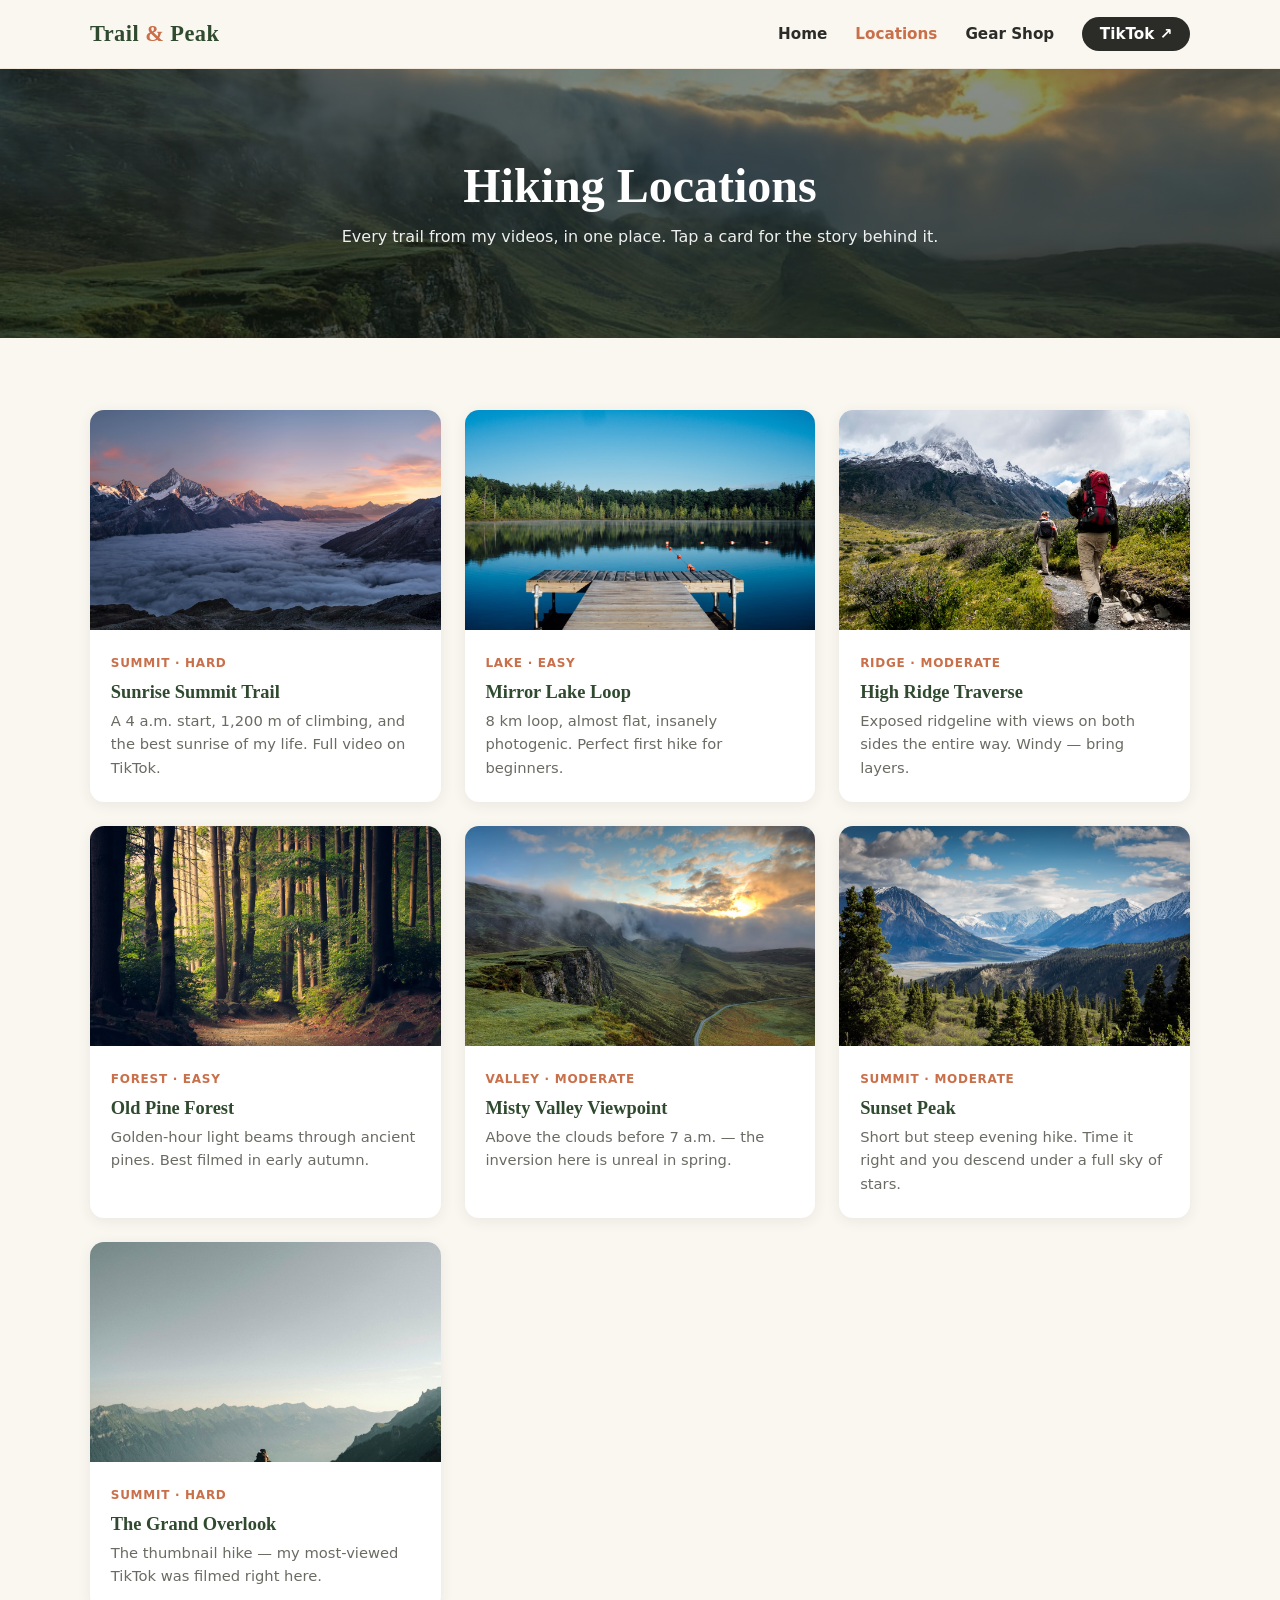
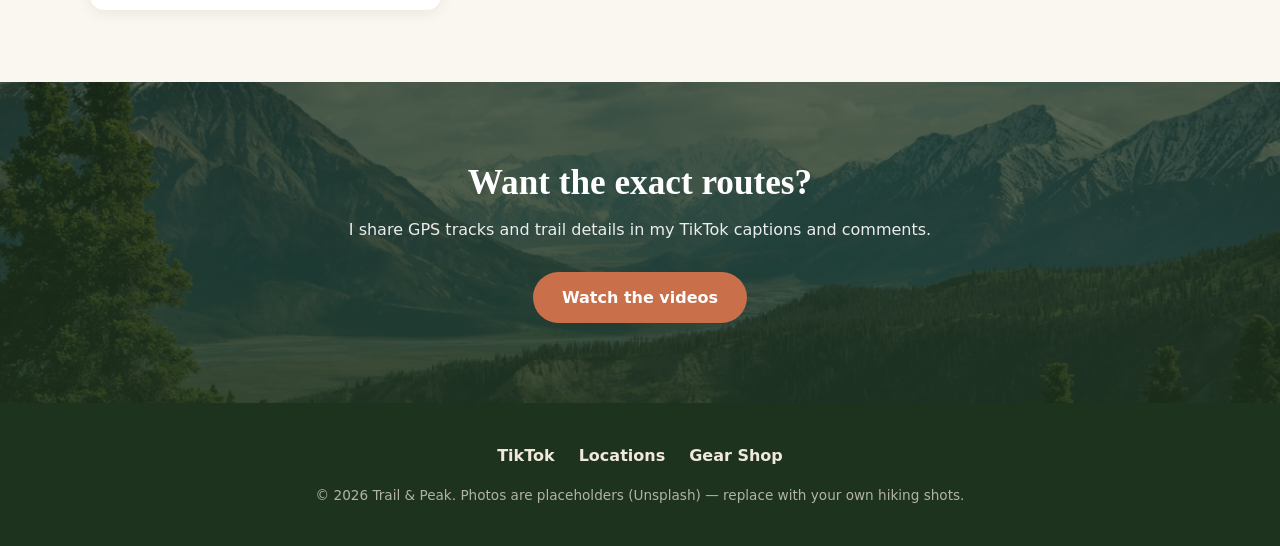
==== gallery.html @ 7e868d9b "Initial commit" ====
<!DOCTYPE html>
<html lang="en">
<head>
  <meta charset="UTF-8">
  <meta name="viewport" content="width=device-width, initial-scale=1.0">
  <title>Hiking Locations — Trail &amp; Peak</title>
  <link rel="stylesheet" href="css/style.css">
</head>
<body>

  <header>
    <nav class="nav">
      <a href="index.html" class="logo">Trail <span>&amp;</span> Peak</a>
      <ul class="nav-links">
        <li><a href="index.html">Home</a></li>
        <li><a href="gallery.html" class="active">Locations</a></li>
        <li><a href="shop.html">Gear Shop</a></li>
        <li><a href="https://www.tiktok.com/@itsmrbearr" target="_blank" class="btn-tiktok">TikTok ↗</a></li>
      </ul>
    </nav>
  </header>

  <section class="page-hero">
    <h1>Hiking Locations</h1>
    <p>Every trail from my videos, in one place. Tap a card for the story behind it.</p>
  </section>

  <section>
    <div class="container">
      <div class="grid">
        <div class="card">
          <img src="images/hero-mountains.jpg" alt="Snow-capped mountain peaks at sunrise">
          <div class="card-body">
            <span class="card-tag">Summit · Hard</span>
            <h3>Sunrise Summit Trail</h3>
            <p>A 4 a.m. start, 1,200 m of climbing, and the best sunrise of my life. Full video on TikTok.</p>
          </div>
        </div>
        <div class="card">
          <img src="images/alpine-lake.jpg" alt="Alpine lake with mountain reflections">
          <div class="card-body">
            <span class="card-tag">Lake · Easy</span>
            <h3>Mirror Lake Loop</h3>
            <p>8 km loop, almost flat, insanely photogenic. Perfect first hike for beginners.</p>
          </div>
        </div>
        <div class="card">
          <img src="images/ridge-hike.jpg" alt="Hiker walking along an exposed ridge">
          <div class="card-body">
            <span class="card-tag">Ridge · Moderate</span>
            <h3>High Ridge Traverse</h3>
            <p>Exposed ridgeline with views on both sides the entire way. Windy — bring layers.</p>
          </div>
        </div>
        <div class="card">
          <img src="images/forest-trail.jpg" alt="Sunbeams through a dense forest">
          <div class="card-body">
            <span class="card-tag">Forest · Easy</span>
            <h3>Old Pine Forest</h3>
            <p>Golden-hour light beams through ancient pines. Best filmed in early autumn.</p>
          </div>
        </div>
        <div class="card">
          <img src="images/misty-valley.jpg" alt="Misty valley at dawn">
          <div class="card-body">
            <span class="card-tag">Valley · Moderate</span>
            <h3>Misty Valley Viewpoint</h3>
            <p>Above the clouds before 7 a.m. — the inversion here is unreal in spring.</p>
          </div>
        </div>
        <div class="card">
          <img src="images/sunset-peak.jpg" alt="Mountain peak at sunset">
          <div class="card-body">
            <span class="card-tag">Summit · Moderate</span>
            <h3>Sunset Peak</h3>
            <p>Short but steep evening hike. Time it right and you descend under a full sky of stars.</p>
          </div>
        </div>
        <div class="card">
          <img src="images/hiker-summit.jpg" alt="Hiker on a summit overlooking mountains">
          <div class="card-body">
            <span class="card-tag">Summit · Hard</span>
            <h3>The Grand Overlook</h3>
            <p>The thumbnail hike — my most-viewed TikTok was filmed right here.</p>
          </div>
        </div>
      </div>
    </div>
  </section>

  <section class="cta-banner">
    <h2>Want the exact routes?</h2>
    <p>I share GPS tracks and trail details in my TikTok captions and comments.</p>
    <a href="https://www.tiktok.com/@itsmrbearr" target="_blank" class="btn btn-primary">Watch the videos</a>
  </section>

  <footer>
    <div class="socials">
      <a href="https://www.tiktok.com/@itsmrbearr" target="_blank">TikTok</a>
      <a href="gallery.html">Locations</a>
      <a href="shop.html">Gear Shop</a>
    </div>
    <p>© 2026 Trail &amp; Peak. Photos are placeholders (Unsplash) — replace with your own hiking shots.</p>
  </footer>

</body>
</html>
---- css/style.css ----
/* ===== Base ===== */
:root {
  --forest: #2f4a2f;
  --forest-dark: #1e331e;
  --moss: #6b8e5a;
  --cream: #faf7f0;
  --sand: #f0e9db;
  --charcoal: #2b2b28;
  --terracotta: #c96f4a;
  --terracotta-dark: #a85835;
}

* {
  margin: 0;
  padding: 0;
  box-sizing: border-box;
}

body {
  font-family: "Segoe UI", system-ui, -apple-system, sans-serif;
  color: var(--charcoal);
  background: var(--cream);
  line-height: 1.6;
}

img {
  max-width: 100%;
  display: block;
}

a {
  color: inherit;
  text-decoration: none;
}

h1, h2, h3 {
  font-family: Georgia, "Times New Roman", serif;
  font-weight: 700;
  line-height: 1.2;
}

.container {
  max-width: 1140px;
  margin: 0 auto;
  padding: 0 1.25rem;
}

/* ===== Header ===== */
header {
  position: sticky;
  top: 0;
  z-index: 100;
  background: rgba(250, 247, 240, 0.95);
  backdrop-filter: blur(6px);
  border-bottom: 1px solid var(--sand);
}

.nav {
  display: flex;
  align-items: center;
  justify-content: space-between;
  padding: 1rem 1.25rem;
  max-width: 1140px;
  margin: 0 auto;
}

.logo {
  font-family: Georgia, serif;
  font-size: 1.4rem;
  font-weight: 700;
  color: var(--forest);
  letter-spacing: 0.02em;
}

.logo span {
  color: var(--terracotta);
}

.nav-links {
  display: flex;
  gap: 1.75rem;
  list-style: none;
  align-items: center;
}

.nav-links a {
  font-size: 0.95rem;
  font-weight: 600;
  color: var(--charcoal);
  transition: color 0.2s;
}

.nav-links a:hover,
.nav-links a.active {
  color: var(--terracotta);
}

.btn-tiktok {
  background: var(--charcoal);
  color: #fff !important;
  padding: 0.5rem 1.1rem;
  border-radius: 999px;
  font-size: 0.9rem;
}

.btn-tiktok:hover {
  background: #000;
}

/* ===== Hero ===== */
.hero {
  position: relative;
  min-height: 78vh;
  display: flex;
  align-items: center;
  justify-content: center;
  text-align: center;
  color: #fff;
  background: linear-gradient(rgba(20, 30, 20, 0.45), rgba(20, 30, 20, 0.55)),
    url("../images/hero-mountains.jpg") center/cover no-repeat;
}

.hero-content {
  max-width: 720px;
  padding: 4rem 1.5rem;
}

.hero h1 {
  font-size: clamp(2.4rem, 6vw, 4rem);
  margin-bottom: 1rem;
  text-shadow: 0 2px 12px rgba(0, 0, 0, 0.4);
}

.hero p {
  font-size: 1.2rem;
  margin-bottom: 2rem;
  opacity: 0.95;
}

.btn {
  display: inline-block;
  padding: 0.8rem 1.8rem;
  border-radius: 999px;
  font-weight: 600;
  font-size: 1rem;
  transition: transform 0.15s, background 0.2s;
}

.btn:hover {
  transform: translateY(-2px);
}

.btn-primary {
  background: var(--terracotta);
  color: #fff;
}

.btn-primary:hover {
  background: var(--terracotta-dark);
}

.btn-outline {
  border: 2px solid #fff;
  color: #fff;
  margin-left: 0.75rem;
}

.btn-outline:hover {
  background: rgba(255, 255, 255, 0.15);
}

/* ===== Sections ===== */
section {
  padding: 4.5rem 0;
}

.section-head {
  text-align: center;
  max-width: 640px;
  margin: 0 auto 3rem;
}

.section-head h2 {
  font-size: 2.2rem;
  color: var(--forest);
  margin-bottom: 0.6rem;
}

.section-head p {
  color: #6b6b64;
}

/* ===== Gallery grid ===== */
.grid {
  display: grid;
  grid-template-columns: repeat(auto-fill, minmax(300px, 1fr));
  gap: 1.5rem;
}

.card {
  background: #fff;
  border-radius: 14px;
  overflow: hidden;
  box-shadow: 0 3px 14px rgba(40, 50, 40, 0.08);
  transition: transform 0.2s, box-shadow 0.2s;
}

.card:hover {
  transform: translateY(-4px);
  box-shadow: 0 10px 28px rgba(40, 50, 40, 0.15);
}

.card img {
  width: 100%;
  height: 220px;
  object-fit: cover;
}

.card-body {
  padding: 1.2rem 1.3rem 1.4rem;
}

.card-body h3 {
  font-size: 1.15rem;
  color: var(--forest);
  margin-bottom: 0.35rem;
}

.card-body p {
  font-size: 0.92rem;
  color: #6b6b64;
}

.card-tag {
  display: inline-block;
  font-size: 0.75rem;
  font-weight: 700;
  text-transform: uppercase;
  letter-spacing: 0.06em;
  color: var(--terracotta);
  margin-bottom: 0.5rem;
}

/* ===== Shop ===== */
.product-card {
  display: flex;
  flex-direction: column;
}

.product-card img {
  height: 260px;
}

.product-card .card-body {
  display: flex;
  flex-direction: column;
  flex: 1;
}

.price {
  font-size: 1.25rem;
  font-weight: 700;
  color: var(--forest);
  margin: 0.6rem 0 1rem;
}

.price small {
  font-size: 0.8rem;
  font-weight: 400;
  color: #8a8a82;
}

.btn-buy {
  margin-top: auto;
  text-align: center;
  background: var(--forest);
  color: #fff;
  padding: 0.7rem 1rem;
  border-radius: 10px;
  font-weight: 600;
  transition: background 0.2s;
}

.btn-buy:hover {
  background: var(--forest-dark);
}

.affiliate-note {
  text-align: center;
  font-size: 0.85rem;
  color: #8a8a82;
  margin-top: 2.5rem;
}

/* ===== Split / about section ===== */
.split {
  display: grid;
  grid-template-columns: 1fr 1fr;
  gap: 3rem;
  align-items: center;
}

.split img {
  border-radius: 16px;
  box-shadow: 0 8px 24px rgba(40, 50, 40, 0.15);
}

.split h2 {
  font-size: 2rem;
  color: var(--forest);
  margin-bottom: 1rem;
}

.split p {
  margin-bottom: 1rem;
  color: #55554e;
}

/* ===== CTA banner ===== */
.cta-banner {
  background: linear-gradient(rgba(30, 51, 30, 0.75), rgba(30, 51, 30, 0.85)),
    url("../images/sunset-peak.jpg") center/cover no-repeat;
  color: #fff;
  text-align: center;
  padding: 5rem 1.5rem;
}

.cta-banner h2 {
  font-size: 2.2rem;
  margin-bottom: 0.8rem;
}

.cta-banner p {
  margin-bottom: 1.8rem;
  opacity: 0.9;
}

/* ===== Footer ===== */
footer {
  background: var(--forest-dark);
  color: var(--sand);
  padding: 2.5rem 1.25rem;
  text-align: center;
}

footer .socials {
  display: flex;
  gap: 1.5rem;
  justify-content: center;
  margin-bottom: 1rem;
}

footer .socials a {
  font-weight: 600;
  transition: color 0.2s;
}

footer .socials a:hover {
  color: var(--terracotta);
}

footer p {
  font-size: 0.85rem;
  opacity: 0.7;
}

/* ===== Page hero (small, for subpages) ===== */
.page-hero {
  background: linear-gradient(rgba(20, 30, 20, 0.5), rgba(20, 30, 20, 0.6)),
    url("../images/misty-valley.jpg") center/cover no-repeat;
  color: #fff;
  text-align: center;
  padding: 5.5rem 1.5rem;
}

.page-hero h1 {
  font-size: clamp(2rem, 5vw, 3rem);
}

.page-hero p {
  margin-top: 0.6rem;
  opacity: 0.92;
}

/* ===== Responsive ===== */
@media (max-width: 760px) {
  .nav-links {
    gap: 1rem;
  }

  .nav-links a:not(.btn-tiktok) {
    font-size: 0.85rem;
  }

  .split {
    grid-template-columns: 1fr;
  }

  .btn-outline {
    margin-left: 0;
    margin-top: 0.75rem;
  }
}
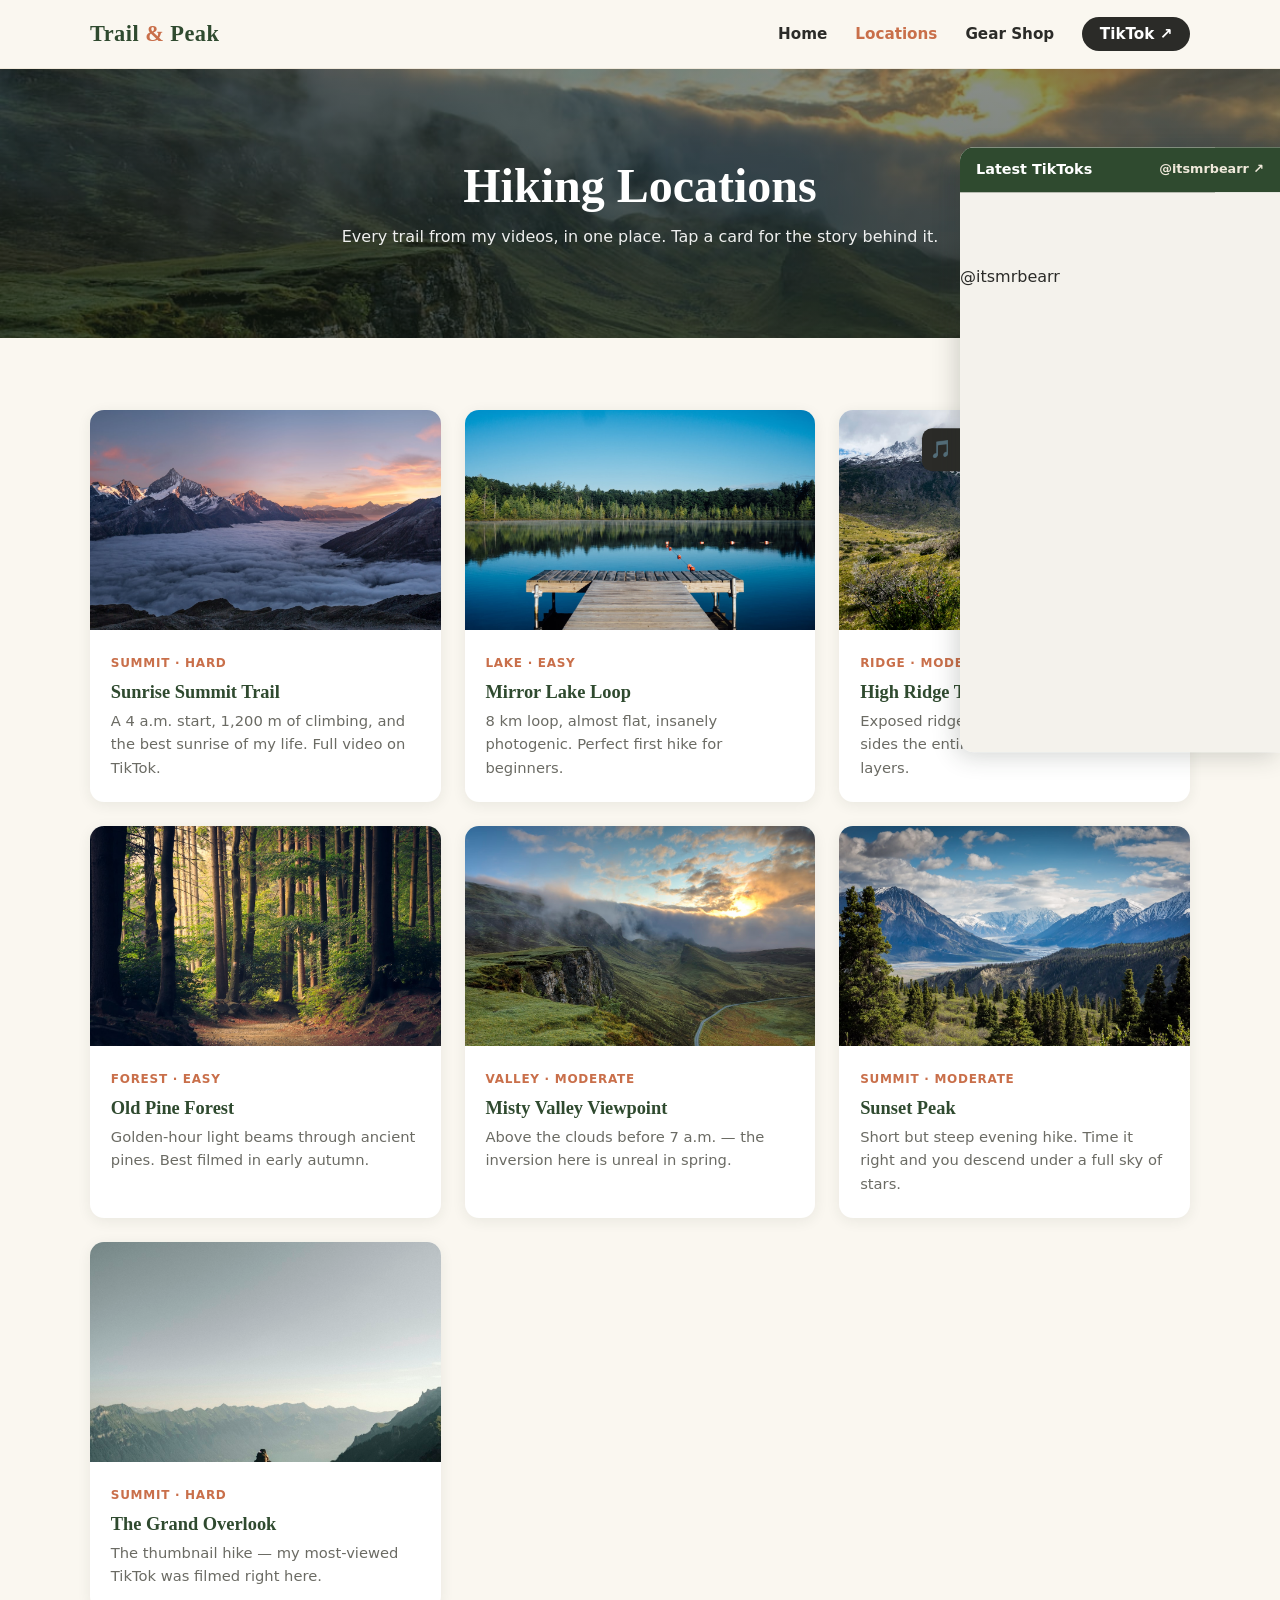
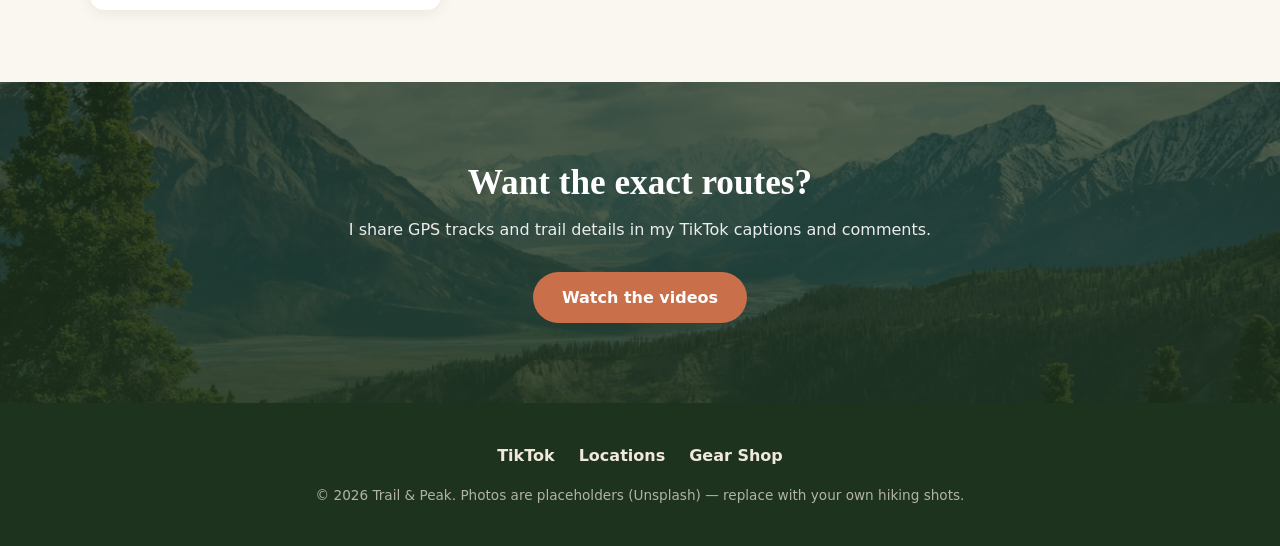
==== commit ba707138: "Update site content" ====
--- a/gallery.html
+++ b/gallery.html
@@ -103,5 +103,6 @@
     <p>© 2026 Trail &amp; Peak. Photos are placeholders (Unsplash) — replace with your own hiking shots.</p>
   </footer>
 
+  <script src="js/tiktok-feed.js" defer></script>
 </body>
 </html>
--- a/css/style.css
+++ b/css/style.css
@@ -382,6 +382,132 @@
   opacity: 0.92;
 }
 
+/* ===== TikTok sidebar ===== */
+.tiktok-sidebar {
+  position: fixed;
+  top: 50%;
+  right: 0;
+  transform: translateY(-50%);
+  z-index: 200;
+  display: flex;
+  align-items: center;
+  transition: transform 0.3s;
+}
+
+.tiktok-toggle {
+  background: var(--charcoal);
+  color: #fff;
+  border: none;
+  font-size: 1.1rem;
+  padding: 0.7rem 0.5rem;
+  border-radius: 10px 0 0 10px;
+  cursor: pointer;
+  box-shadow: -2px 2px 10px rgba(0, 0, 0, 0.2);
+}
+
+.tiktok-toggle:hover {
+  background: #000;
+}
+
+.tiktok-panel {
+  width: 320px;
+  background: #fff;
+  border-radius: 14px 0 0 14px;
+  box-shadow: -4px 4px 24px rgba(40, 50, 40, 0.2);
+  overflow: hidden;
+}
+
+.tiktok-sidebar.collapsed .tiktok-panel {
+  display: none;
+}
+
+.tiktok-panel-head {
+  display: flex;
+  justify-content: space-between;
+  align-items: center;
+  padding: 0.7rem 1rem;
+  background: var(--forest);
+  color: #fff;
+  font-weight: 600;
+  font-size: 0.9rem;
+}
+
+.tiktok-panel-head a {
+  color: var(--sand);
+  font-size: 0.8rem;
+}
+
+.tiktok-panel-head a:hover {
+  color: var(--terracotta);
+}
+
+.tiktok-slides {
+  position: relative;
+  height: 560px;
+  overflow-y: auto;
+  background: #f4f2ec;
+}
+
+.tiktok-slide {
+  position: absolute;
+  inset: 0;
+  opacity: 0;
+  transition: opacity 0.6s ease;
+  pointer-events: none;
+}
+
+.tiktok-slide.active {
+  opacity: 1;
+  pointer-events: auto;
+}
+
+.tiktok-slide iframe {
+  width: 100%;
+  height: 100%;
+  border: none;
+}
+
+.tiktok-dots {
+  display: flex;
+  justify-content: center;
+  gap: 0.5rem;
+  padding: 0.6rem;
+  background: #fff;
+}
+
+.tiktok-dot {
+  width: 10px;
+  height: 10px;
+  border-radius: 50%;
+  border: none;
+  background: #cfcabc;
+  cursor: pointer;
+  transition: background 0.2s, transform 0.2s;
+}
+
+.tiktok-dot.active {
+  background: var(--terracotta);
+  transform: scale(1.25);
+}
+
+/* On smaller screens the sidebar becomes a bottom-right floating button
+   that expands over the content instead of squeezing the page */
+@media (max-width: 1199px) {
+  .tiktok-sidebar {
+    top: auto;
+    bottom: 1rem;
+    transform: none;
+  }
+
+  .tiktok-panel {
+    width: min(320px, calc(100vw - 4rem));
+  }
+
+  .tiktok-slides {
+    height: min(560px, 65vh);
+  }
+}
+
 /* ===== Responsive ===== */
 @media (max-width: 760px) {
   .nav-links {
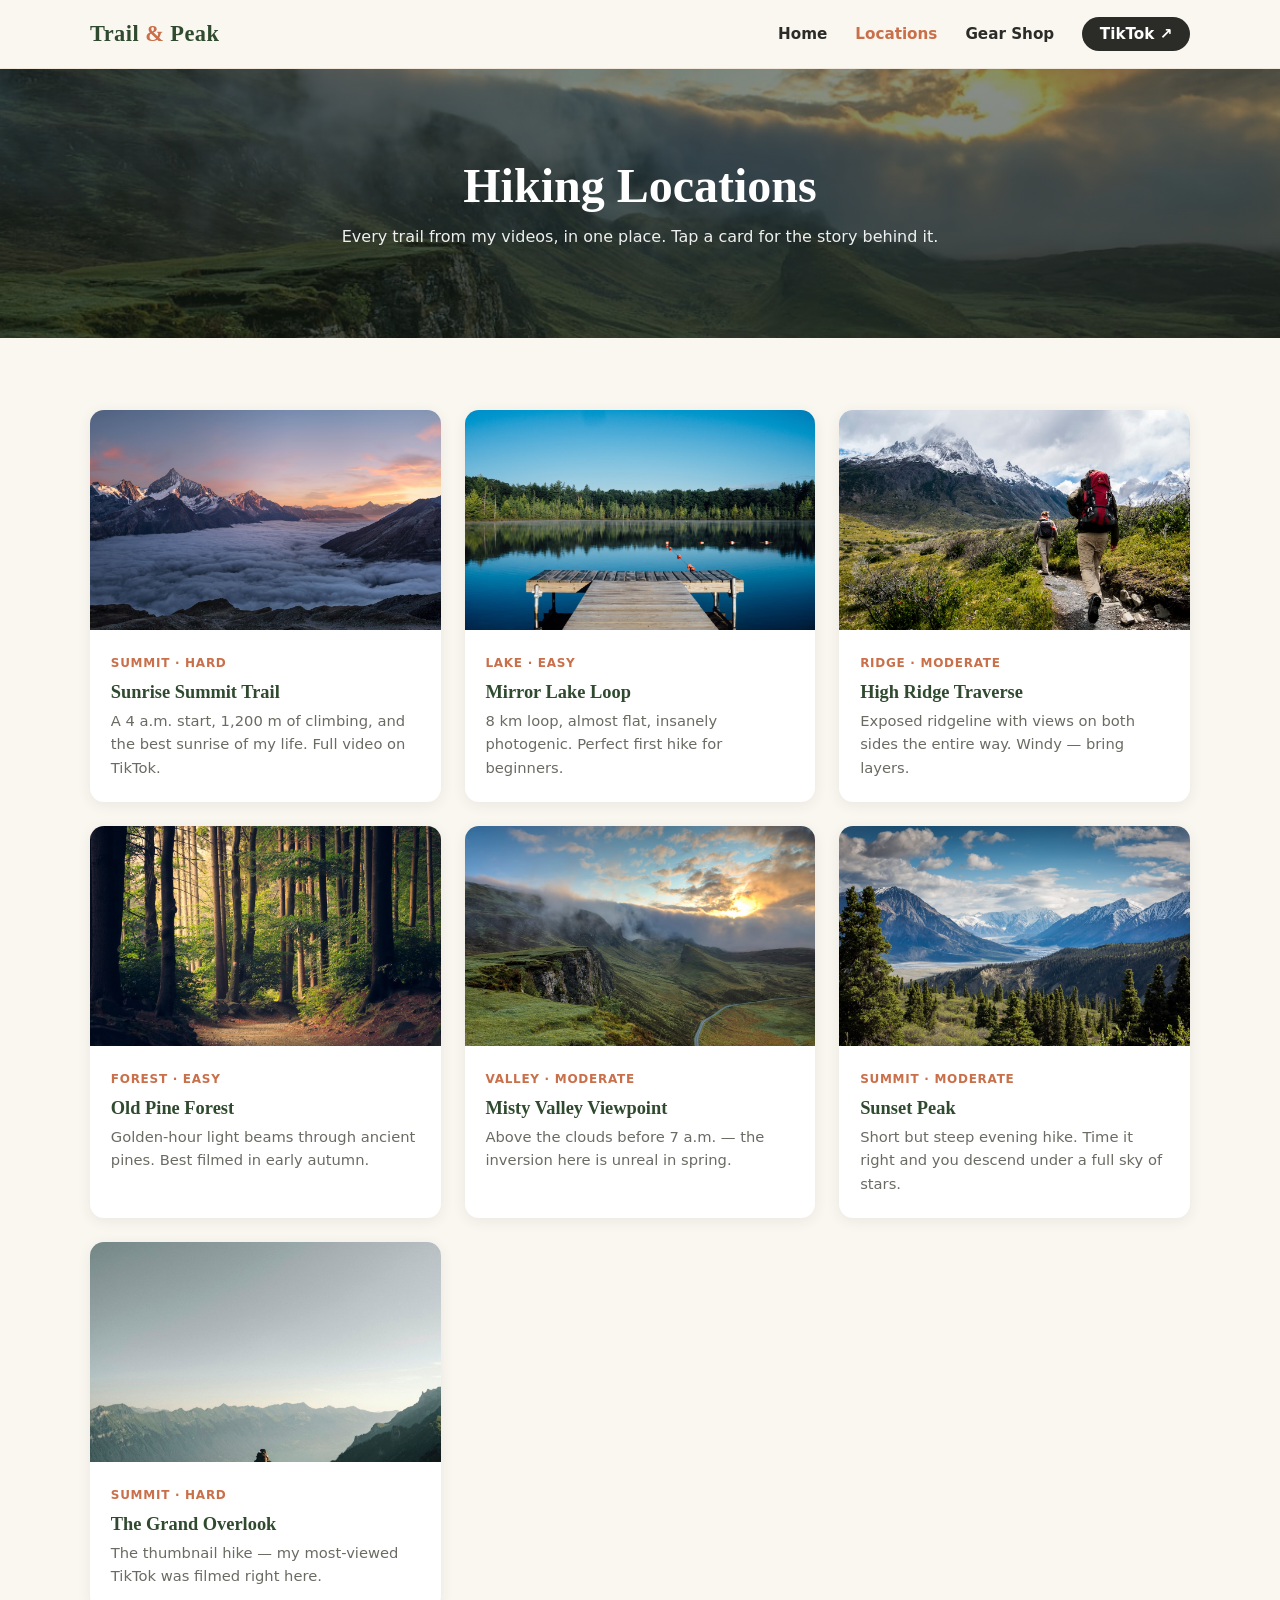
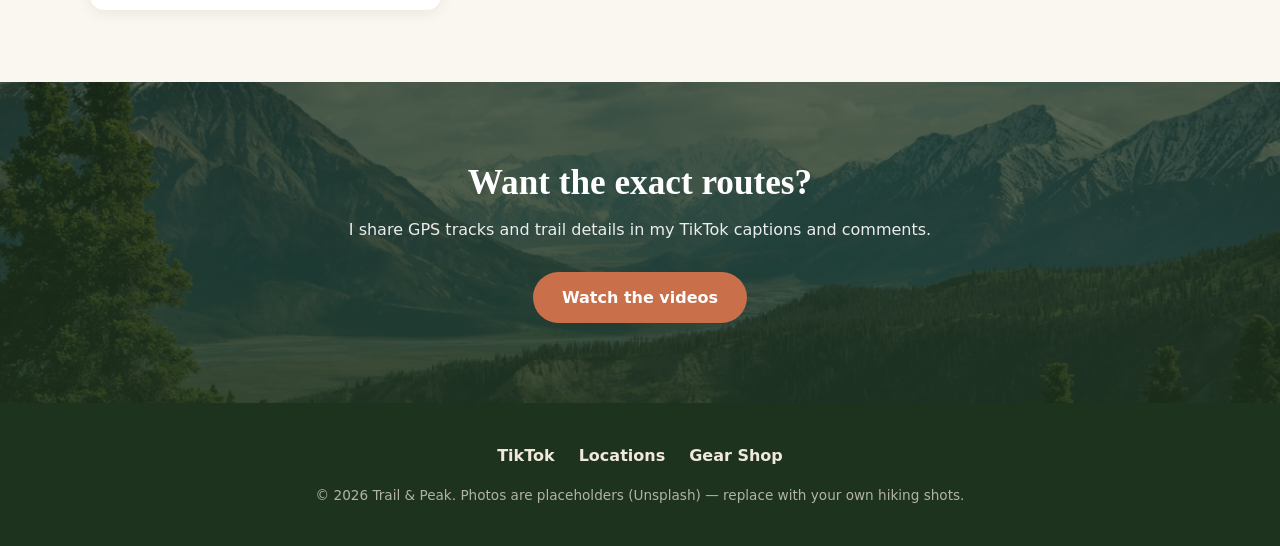
==== commit e6bc0091: "Fix script reference from tiktok-feed.js to main.js" ====
--- a/gallery.html
+++ b/gallery.html
@@ -103,6 +103,6 @@
     <p>© 2026 Trail &amp; Peak. Photos are placeholders (Unsplash) — replace with your own hiking shots.</p>
   </footer>
 
-  <script src="js/tiktok-feed.js" defer></script>
+  <script src="js/main.js" defer></script>
 </body>
 </html>
--- a/css/style.css
+++ b/css/style.css
@@ -382,148 +382,165 @@
   opacity: 0.92;
 }
 
-/* ===== TikTok sidebar ===== */
-.tiktok-sidebar {
-  position: fixed;
-  top: 50%;
-  right: 0;
-  transform: translateY(-50%);
-  z-index: 200;
-  display: flex;
-  align-items: center;
-  transition: transform 0.3s;
-}
-
-.tiktok-toggle {
-  background: var(--charcoal);
-  color: #fff;
-  border: none;
-  font-size: 1.1rem;
-  padding: 0.7rem 0.5rem;
-  border-radius: 10px 0 0 10px;
-  cursor: pointer;
-  box-shadow: -2px 2px 10px rgba(0, 0, 0, 0.2);
-}
-
-.tiktok-toggle:hover {
+/* ===== Latest TikToks section ===== */
+.tiktok-section {
+  background: var(--forest-dark);
+}
+
+.tiktok-section .section-head h2 {
+  color: var(--cream);
+}
+
+.tiktok-section .section-head p {
+  color: var(--sand);
+  opacity: 0.85;
+}
+
+.tiktok-feed {
+  display: grid;
+  grid-template-columns: repeat(3, minmax(0, 1fr));
+  gap: 1.5rem;
+  max-width: 1020px;
+  margin: 0 auto;
+}
+
+.tiktok-card {
   background: #000;
-}
-
-.tiktok-panel {
-  width: 320px;
-  background: #fff;
-  border-radius: 14px 0 0 14px;
-  box-shadow: -4px 4px 24px rgba(40, 50, 40, 0.2);
+  border-radius: 16px;
   overflow: hidden;
-}
-
-.tiktok-sidebar.collapsed .tiktok-panel {
-  display: none;
-}
-
-.tiktok-panel-head {
-  display: flex;
-  justify-content: space-between;
-  align-items: center;
-  padding: 0.7rem 1rem;
-  background: var(--forest);
-  color: #fff;
-  font-weight: 600;
-  font-size: 0.9rem;
-}
-
-.tiktok-panel-head a {
-  color: var(--sand);
-  font-size: 0.8rem;
-}
-
-.tiktok-panel-head a:hover {
-  color: var(--terracotta);
-}
-
-.tiktok-slides {
-  position: relative;
-  height: 560px;
-  overflow-y: auto;
-  background: #f4f2ec;
-}
-
-.tiktok-slide {
-  position: absolute;
-  inset: 0;
-  opacity: 0;
-  transition: opacity 0.6s ease;
-  pointer-events: none;
-}
-
-.tiktok-slide.active {
-  opacity: 1;
-  pointer-events: auto;
-}
-
-.tiktok-slide iframe {
+  box-shadow: 0 8px 28px rgba(0, 0, 0, 0.35);
+  aspect-ratio: 9 / 16;
+}
+
+.tiktok-card iframe {
   width: 100%;
   height: 100%;
   border: none;
-}
-
-.tiktok-dots {
+  display: block;
+}
+
+/* Profile-embed fallback (no video links configured yet) */
+.tiktok-feed-profile {
   display: flex;
   justify-content: center;
-  gap: 0.5rem;
-  padding: 0.6rem;
-  background: #fff;
-}
-
-.tiktok-dot {
-  width: 10px;
-  height: 10px;
-  border-radius: 50%;
+}
+
+.tiktok-cta {
+  text-align: center;
+  margin-top: 2.5rem;
+}
+
+/* ===== Mobile navigation ===== */
+.nav-toggle {
+  display: none;
+  background: none;
   border: none;
-  background: #cfcabc;
+  font-size: 1.5rem;
+  color: var(--forest);
   cursor: pointer;
-  transition: background 0.2s, transform 0.2s;
-}
-
-.tiktok-dot.active {
-  background: var(--terracotta);
-  transform: scale(1.25);
-}
-
-/* On smaller screens the sidebar becomes a bottom-right floating button
-   that expands over the content instead of squeezing the page */
-@media (max-width: 1199px) {
-  .tiktok-sidebar {
-    top: auto;
-    bottom: 1rem;
-    transform: none;
-  }
-
-  .tiktok-panel {
-    width: min(320px, calc(100vw - 4rem));
-  }
-
-  .tiktok-slides {
-    height: min(560px, 65vh);
-  }
+  padding: 0.25rem 0.5rem;
 }
 
 /* ===== Responsive ===== */
 @media (max-width: 760px) {
+  .nav-toggle {
+    display: block;
+  }
+
   .nav-links {
-    gap: 1rem;
-  }
-
-  .nav-links a:not(.btn-tiktok) {
-    font-size: 0.85rem;
+    display: none;
+    position: absolute;
+    top: 100%;
+    left: 0;
+    right: 0;
+    flex-direction: column;
+    align-items: stretch;
+    gap: 0;
+    background: var(--cream);
+    border-bottom: 1px solid var(--sand);
+    box-shadow: 0 12px 24px rgba(40, 50, 40, 0.12);
+    padding: 0.5rem 0 1rem;
+  }
+
+  .nav-links.open {
+    display: flex;
+  }
+
+  .nav-links li {
+    text-align: center;
+  }
+
+  .nav-links a {
+    display: block;
+    padding: 0.8rem 1.25rem;
+    font-size: 1.05rem;
+  }
+
+  .nav-links .btn-tiktok {
+    margin: 0.5rem auto 0;
+    display: inline-block;
+  }
+
+  header {
+    position: sticky;
+  }
+
+  .nav {
+    position: relative;
+  }
+
+  .hero {
+    min-height: 65vh;
+  }
+
+  .hero p {
+    font-size: 1.05rem;
+  }
+
+  .btn {
+    display: block;
+    width: fit-content;
+    margin: 0 auto 0.75rem;
+  }
+
+  .btn-outline {
+    margin-left: auto;
+  }
+
+  section {
+    padding: 3rem 0;
+  }
+
+  .section-head h2 {
+    font-size: 1.7rem;
   }
 
   .split {
     grid-template-columns: 1fr;
-  }
-
-  .btn-outline {
-    margin-left: 0;
-    margin-top: 0.75rem;
-  }
-}
+    gap: 1.75rem;
+  }
+
+  .card img {
+    height: 200px;
+  }
+
+  /* TikTok feed becomes a swipeable row on phones */
+  .tiktok-feed {
+    display: flex;
+    overflow-x: auto;
+    scroll-snap-type: x mandatory;
+    -webkit-overflow-scrolling: touch;
+    gap: 1rem;
+    padding-bottom: 0.75rem;
+  }
+
+  .tiktok-card {
+    flex: 0 0 82%;
+    max-width: 320px;
+    scroll-snap-align: center;
+  }
+
+  .tiktok-feed-profile {
+    display: flex;
+  }
+}
